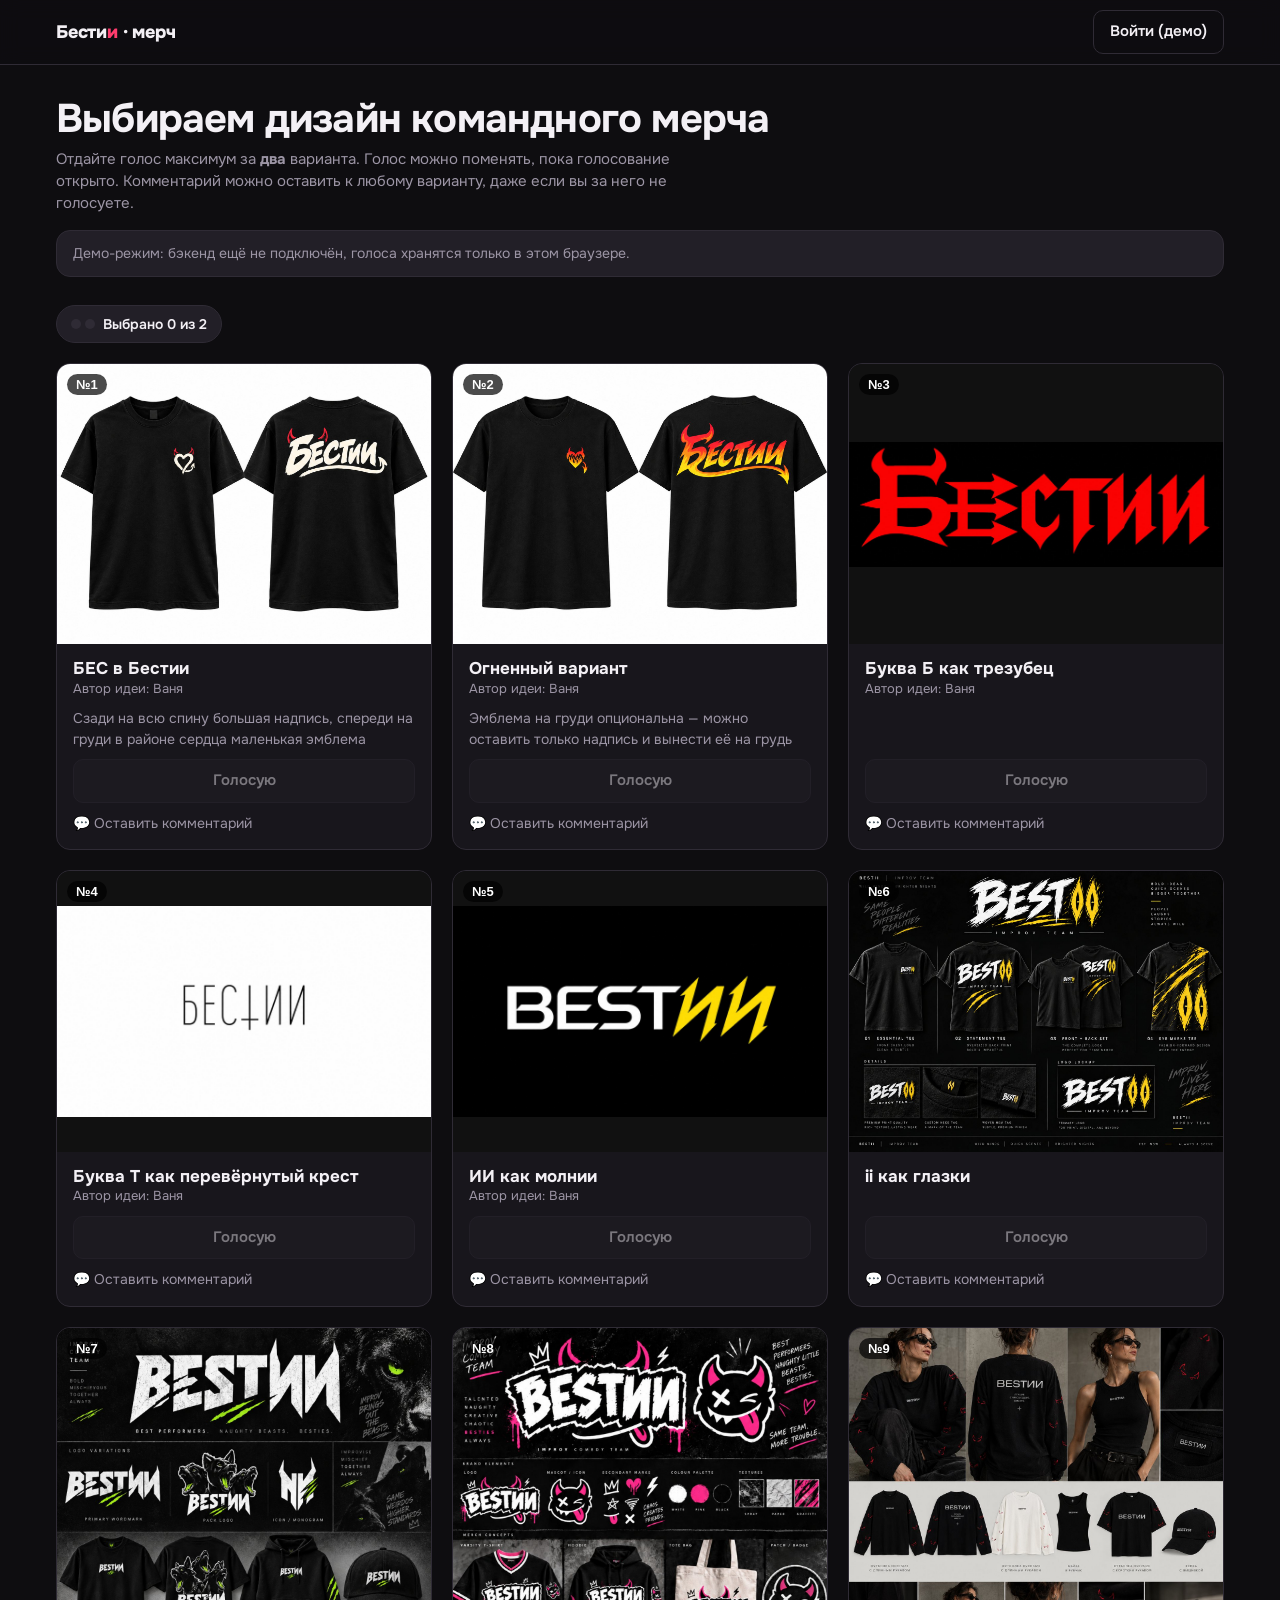
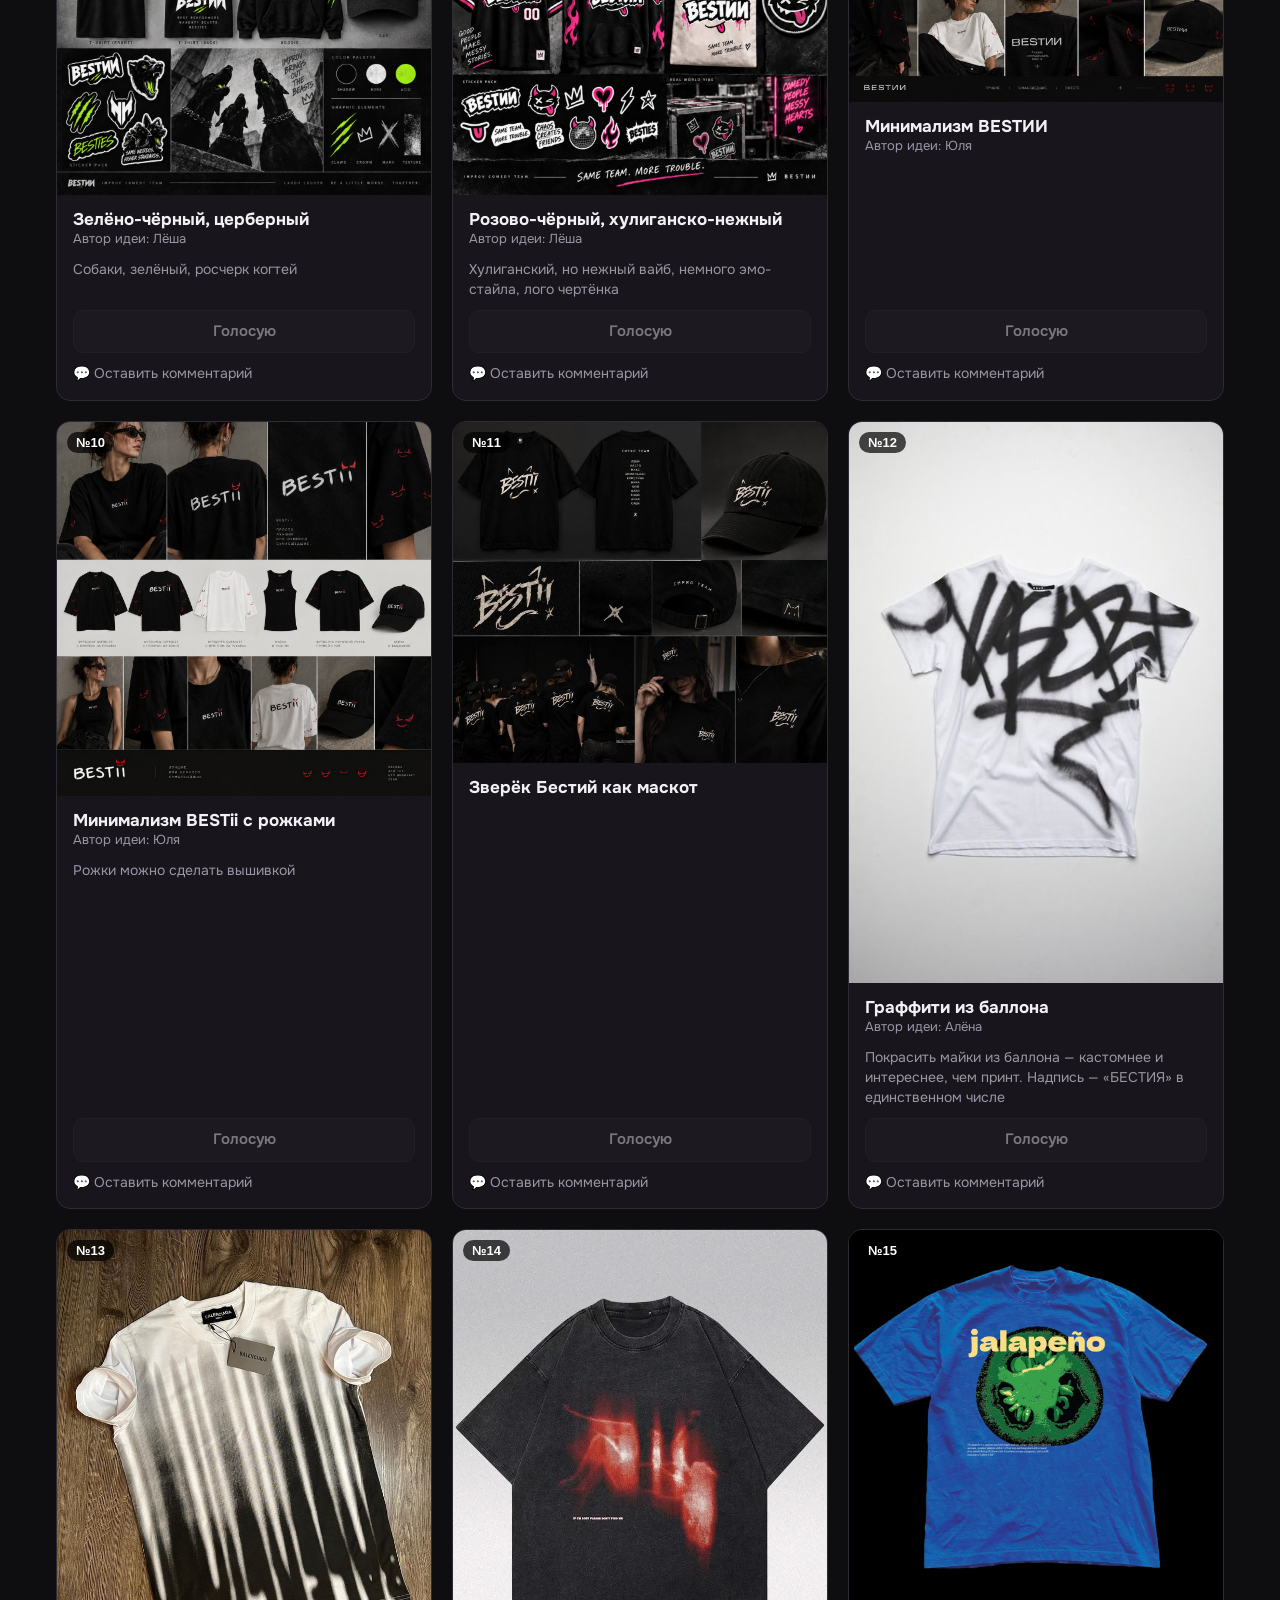
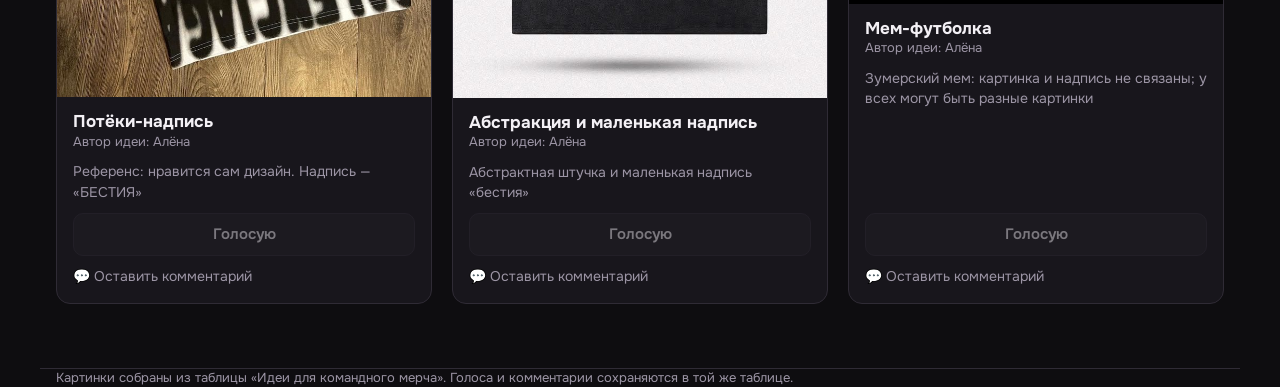
==== index.html @ 3ab3c5ff "Голосовалка за командный мерч: страница, админка, бэкенд на Apps Script Co-Authored-By: Claude Opus " ====
<!doctype html>
<html lang="ru">
<head>
<meta charset="utf-8">
<meta name="viewport" content="width=device-width, initial-scale=1">
<title>Голосуем за мерч</title>
<link rel="preconnect" href="https://fonts.googleapis.com">
<link rel="stylesheet" href="https://fonts.googleapis.com/css2?family=Onest:wght@400;600;700;800&display=swap">
<link rel="stylesheet" href="style.css">
<link rel="icon" href="data:image/svg+xml,<svg xmlns='http://www.w3.org/2000/svg' viewBox='0 0 100 100'><text y='.9em' font-size='90'>😈</text></svg>">
</head>
<body>
<header class="top">
  <div class="wrap">
    <div class="brand">Бести<span>и</span> · мерч</div>
    <div class="user" id="user"></div>
    <div id="signin"></div>
  </div>
</header>

<main class="wrap">
  <section class="hero">
    <h1>Выбираем дизайн командного мерча</h1>
    <p>Отдайте голос максимум за <b>два</b> варианта. Голос можно поменять, пока голосование открыто. Комментарий можно оставить к любому варианту, даже если вы за него не голосуете.</p>
    <div class="banner" id="banner" hidden></div>
  </section>

  <div class="counter" id="counter" hidden>
    <span class="dots" id="dots"></span>
    <span id="counterText"></span>
  </div>

  <section class="grid" id="grid"></section>
</main>

<footer class="wrap">Картинки собраны из таблицы «Идеи для командного мерча». Голоса и комментарии сохраняются в той же таблице.</footer>

<dialog class="lb" id="lb">
  <button class="close" aria-label="Закрыть" onclick="this.closest('dialog').close()">×</button>
  <img id="lbImg" alt="">
</dialog>
<div class="toast" id="toast"></div>

<script src="config.js"></script>
<script src="app.js"></script>
<script>
const MAX = CONFIG.MAX_VOTES;
const $ = id => document.getElementById(id);
const state = { variants: [], me: null, votes: [], comments: {}, busy: false };

function toast(msg) {
  const t = $('toast');
  t.textContent = msg;
  t.classList.add('show');
  clearTimeout(toast.t);
  toast.t = setTimeout(() => t.classList.remove('show'), 2400);
}

function banner(text, warn) {
  const b = $('banner');
  b.hidden = !text;
  b.textContent = text || '';
  b.classList.toggle('warn', !!warn);
}

function canAct() { return state.me && state.me.open && !state.busy; }

function render() {
  const { variants, votes, comments, me } = state;
  // не терять несохранённый текст комментариев при перерисовке
  const drafts = {};
  document.querySelectorAll('[data-cm]').forEach(t => {
    drafts[t.dataset.cm] = { text: t.value, open: t.closest('details').open };
  });
  $('grid').innerHTML = variants.map(v => {
    const on = votes.includes(v.id);
    const full = !on && votes.length >= MAX;
    let label = on ? '✓ Мой голос' : 'Голосую';
    let title = '';
    if (!me) title = 'Войдите, чтобы голосовать';
    else if (full) title = 'Уже выбрано ' + MAX + ' — сначала снимите один голос';
    const saved = comments[v.id] || '';
    const d = drafts[v.id];
    const cm = d ? d.text : saved;
    const open = d ? d.open : !!saved;
    return `
    <article class="card${on ? ' voted' : ''}" id="v${v.id}">
      <button class="pic" data-zoom="${v.image}" aria-label="Увеличить: ${MV.esc(v.title)}">
        <img src="${v.image}" alt="${MV.esc(v.title)}" loading="lazy" width="${v.w}" height="${v.h}">
        <span class="num">№${v.id}</span>
      </button>
      <div class="body">
        <div>
          <h3>${MV.esc(v.title)}</h3>
          ${v.author ? `<div class="by">Автор идеи: ${MV.esc(v.author)}</div>` : ''}
        </div>
        ${v.description ? `<p class="desc">${MV.esc(v.description)}</p>` : ''}
        <div class="actions">
          <button class="btn btn-vote${on ? ' on' : ''}" data-vote="${v.id}" title="${title}" ${!canAct() || full ? 'disabled' : ''}>${label}</button>
          <details class="cm"${open ? ' open' : ''}>
            <summary>${saved ? 'Мой комментарий' : 'Оставить комментарий'}</summary>
            <textarea data-cm="${v.id}" maxlength="1000" placeholder="${me ? 'Что нравится, что докрутить…' : 'Войдите, чтобы комментировать'}" ${canAct() ? '' : 'disabled'}>${MV.esc(cm)}</textarea>
            <div class="cm-row">
              <button class="btn btn-sm" data-save="${v.id}" ${canAct() ? '' : 'disabled'}>Сохранить</button>
              <span class="cm-status" id="cms${v.id}"></span>
            </div>
          </details>
        </div>
      </div>
    </article>`;
  }).join('');

  $('counter').hidden = !me;
  $('dots').innerHTML = Array.from({ length: MAX }, (_, i) => `<i class="${i < votes.length ? 'on' : ''}"></i>`).join('');
  $('counterText').textContent = `Выбрано ${votes.length} из ${MAX}`;
}

async function toggleVote(id) {
  const prev = state.votes.slice();
  const next = prev.includes(id) ? prev.filter(x => x !== id) : prev.concat(id);
  if (next.length > MAX) return toast('Можно выбрать максимум ' + MAX);
  state.votes = next;
  state.busy = true;
  render();
  try {
    const r = await MV.api('vote', { ids: next });
    state.votes = r.votes;
    toast(next.length > prev.length ? 'Голос сохранён' : 'Голос снят');
  } catch (e) {
    state.votes = prev;
    toast(MV.errorText(e));
    if (e.message === 'closed') refresh();
  } finally {
    state.busy = false;
    render();
  }
}

async function saveComment(id) {
  const ta = document.querySelector(`[data-cm="${id}"]`);
  const st = $('cms' + id);
  const text = ta.value.trim();
  st.className = 'cm-status';
  st.textContent = 'Сохраняю…';
  try {
    await MV.api('comment', { variant: id, text });
    if (text) state.comments[id] = text; else delete state.comments[id];
    st.className = 'cm-status ok';
    st.textContent = text ? 'Сохранено' : 'Удалено';
  } catch (e) {
    st.textContent = MV.errorText(e);
  }
}

async function refresh() {
  try {
    const me = await MV.api('me');
    state.me = me;
    state.votes = me.votes;
    state.comments = me.comments;
    banner(me.open ? '' : 'Голосование закрыто. Спасибо всем, кто проголосовал!', !me.open);
    const u = MV.user();
    $('user').innerHTML = `${u && u.picture ? `<img src="${MV.esc(u.picture)}" alt="">` : ''}<span>${MV.esc(me.name)}</span>`
      + (me.admin ? ` · <a href="admin.html">админка</a>` : '')
      + ` · <a href="#" id="logout">выйти</a>`;
    $('logout').onclick = e => { e.preventDefault(); MV.logout(); };
    $('signin').hidden = true;
  } catch (e) {
    banner(MV.errorText(e), true);
    if (e.message === 'unauthorized') { state.me = null; $('signin').hidden = false; }
  }
  render();
}

$('grid').addEventListener('click', e => {
  const z = e.target.closest('[data-zoom]');
  if (z) { $('lbImg').src = z.dataset.zoom; $('lb').showModal(); return; }
  const v = e.target.closest('[data-vote]');
  if (v && !v.disabled) return toggleVote(Number(v.dataset.vote));
  const s = e.target.closest('[data-save]');
  if (s && !s.disabled) return saveComment(Number(s.dataset.save));
});
$('lb').addEventListener('click', e => { if (e.target === $('lb')) $('lb').close(); });

(async function init() {
  state.variants = await MV.loadVariants();
  if (MV.DEMO) banner('Демо-режим: бэкенд ещё не подключён, голоса хранятся только в этом браузере.');
  render();
  MV.initAuth($('signin'), () => refresh());
})();
</script>
</body>
</html>
---- style.css ----
:root {
  --bg: #0e0d10;
  --surface: #18161c;
  --surface-2: #221f27;
  --line: #2f2b35;
  --text: #f3f0f5;
  --muted: #9c95a5;
  --accent: #ff3d6e;
  --accent-ink: #fff;
  --ok: #4ade80;
  --radius: 14px;
}
* { box-sizing: border-box; }
html { -webkit-text-size-adjust: 100%; }
body {
  margin: 0;
  background: var(--bg);
  color: var(--text);
  font: 15px/1.45 'Onest', system-ui, -apple-system, 'Segoe UI', sans-serif;
}
a { color: inherit; }
.wrap { max-width: 1200px; margin: 0 auto; padding: 0 16px; }

header.top {
  position: sticky; top: 0; z-index: 10;
  background: color-mix(in srgb, var(--bg) 88%, transparent);
  backdrop-filter: blur(10px);
  border-bottom: 1px solid var(--line);
}
header.top .wrap { display: flex; align-items: center; gap: 16px; min-height: 64px; flex-wrap: wrap; padding-top: 8px; padding-bottom: 8px; }
.brand { font-weight: 800; font-size: 18px; letter-spacing: -.01em; margin-right: auto; }
.brand span { color: var(--accent); }
.user { display: flex; align-items: center; gap: 10px; color: var(--muted); font-size: 14px; }
.user img { width: 28px; height: 28px; border-radius: 50%; }

.hero { padding: 32px 0 8px; }
.hero h1 { margin: 0 0 8px; font-size: clamp(26px, 5vw, 40px); line-height: 1.1; letter-spacing: -.02em; }
.hero p { margin: 0; color: var(--muted); max-width: 640px; }

.banner { margin: 16px 0 0; padding: 12px 16px; border-radius: var(--radius); background: var(--surface-2); border: 1px solid var(--line); color: var(--muted); font-size: 14px; }
.banner.warn { border-color: color-mix(in srgb, var(--accent) 50%, var(--line)); color: var(--text); }

.counter {
  position: sticky; top: 72px; z-index: 5;
  display: inline-flex; gap: 8px; align-items: center;
  margin: 20px 0 4px; padding: 8px 14px; border-radius: 999px;
  background: var(--surface-2); border: 1px solid var(--line); font-weight: 600; font-size: 14px;
}
.dots { display: inline-flex; gap: 4px; }
.dots i { width: 10px; height: 10px; border-radius: 50%; background: var(--line); }
.dots i.on { background: var(--accent); }

.grid { display: grid; grid-template-columns: repeat(auto-fill, minmax(300px, 1fr)); gap: 20px; padding: 16px 0 64px; }
.card { background: var(--surface); border: 1px solid var(--line); border-radius: var(--radius); overflow: hidden; display: flex; flex-direction: column; transition: border-color .15s, box-shadow .15s; }
.card.voted { border-color: var(--accent); box-shadow: 0 0 0 1px var(--accent); }
.card .pic { position: relative; background: #fff; aspect-ratio: 4 / 3; cursor: zoom-in; border: 0; padding: 0; display: block; width: 100%; }
.card .pic img { width: 100%; height: 100%; object-fit: contain; display: block; background: #111; }
.card .num { position: absolute; top: 10px; left: 10px; background: rgba(0,0,0,.7); color: #fff; font-weight: 700; font-size: 13px; padding: 3px 9px; border-radius: 999px; }
.card .body { padding: 14px 16px 16px; display: flex; flex-direction: column; gap: 10px; flex: 1; }
.card h3 { margin: 0; font-size: 17px; line-height: 1.25; }
.card .by { color: var(--muted); font-size: 13px; }
.card .desc { color: var(--muted); font-size: 14px; margin: 0; }
.card .actions { margin-top: auto; display: flex; flex-direction: column; gap: 10px; }

.btn {
  appearance: none; border: 1px solid var(--line); background: var(--surface-2); color: var(--text);
  font: inherit; font-weight: 600; padding: 10px 16px; border-radius: 10px; cursor: pointer; min-height: 42px;
}
.btn:hover:not(:disabled) { border-color: var(--muted); }
.btn:disabled { opacity: .45; cursor: not-allowed; }
.btn-vote.on { background: var(--accent); border-color: var(--accent); color: var(--accent-ink); }
.btn-ghost { background: transparent; }
.btn-sm { padding: 6px 12px; min-height: 34px; font-size: 14px; }

details.cm summary { cursor: pointer; color: var(--muted); font-size: 14px; list-style: none; }
details.cm summary::-webkit-details-marker { display: none; }
details.cm summary::before { content: '💬 '; }
details.cm[open] summary { margin-bottom: 8px; }
textarea {
  width: 100%; min-height: 80px; resize: vertical; font: inherit; color: var(--text);
  background: var(--bg); border: 1px solid var(--line); border-radius: 10px; padding: 10px 12px;
}
textarea:focus { outline: none; border-color: var(--muted); }
.cm-row { display: flex; align-items: center; gap: 10px; margin-top: 8px; }
.cm-status { color: var(--muted); font-size: 13px; }
.cm-status.ok { color: var(--ok); }

.toast {
  position: fixed; left: 50%; bottom: 24px; transform: translateX(-50%) translateY(20px); opacity: 0;
  background: var(--text); color: var(--bg); padding: 10px 18px; border-radius: 999px; font-weight: 600; font-size: 14px;
  transition: .2s; pointer-events: none; z-index: 50; max-width: calc(100% - 32px); text-align: center;
}
.toast.show { opacity: 1; transform: translateX(-50%); }

dialog.lb { border: 0; padding: 0; background: transparent; max-width: 96vw; max-height: 96vh; }
dialog.lb::backdrop { background: rgba(0,0,0,.85); }
dialog.lb img { max-width: 96vw; max-height: 92vh; display: block; border-radius: 8px; }
dialog.lb .close { position: fixed; top: 12px; right: 16px; font-size: 28px; background: none; border: 0; color: #fff; cursor: pointer; }

footer { color: var(--muted); font-size: 13px; padding: 24px 0 40px; border-top: 1px solid var(--line); }

/* admin */
.panel { background: var(--surface); border: 1px solid var(--line); border-radius: var(--radius); padding: 20px; margin: 20px 0; }
.panel h2 { margin: 0 0 14px; font-size: 20px; }
.stats { display: flex; gap: 12px; flex-wrap: wrap; margin-top: 16px; }
.stat { background: var(--surface); border: 1px solid var(--line); border-radius: var(--radius); padding: 14px 18px; min-width: 140px; }
.stat b { display: block; font-size: 28px; }
.stat span { color: var(--muted); font-size: 13px; }
.rank { display: grid; grid-template-columns: 56px 1fr; gap: 14px; align-items: center; padding: 10px 0; border-top: 1px solid var(--line); }
.rank:first-of-type { border-top: 0; }
.rank img { width: 56px; height: 56px; object-fit: contain; border-radius: 8px; background: #111; }
.rank .t { display: flex; justify-content: space-between; gap: 10px; font-weight: 600; }
.rank .t small { color: var(--muted); font-weight: 400; }
.bar { height: 8px; background: var(--surface-2); border-radius: 99px; margin-top: 6px; overflow: hidden; }
.bar i { display: block; height: 100%; background: var(--accent); border-radius: 99px; }
.who { color: var(--muted); font-size: 13px; margin-top: 4px; }
.comment { border-top: 1px solid var(--line); padding: 10px 0; }
.comment:first-child { border-top: 0; }
.comment .meta { color: var(--muted); font-size: 13px; }
.comment p { margin: 4px 0 0; white-space: pre-wrap; }
.cgroup { margin-bottom: 18px; }
.cgroup h3 { font-size: 15px; margin: 0 0 4px; }
.switch { display: inline-flex; align-items: center; gap: 10px; font-weight: 600; }
.pill { padding: 4px 10px; border-radius: 99px; font-size: 13px; font-weight: 700; }
.pill.open { background: color-mix(in srgb, var(--ok) 20%, transparent); color: var(--ok); }
.pill.closed { background: color-mix(in srgb, var(--accent) 20%, transparent); color: var(--accent); }
.toolbar { display: flex; gap: 10px; flex-wrap: wrap; align-items: center; }

@media (max-width: 520px) {
  .grid { grid-template-columns: 1fr; }
  .counter { top: 64px; }
}
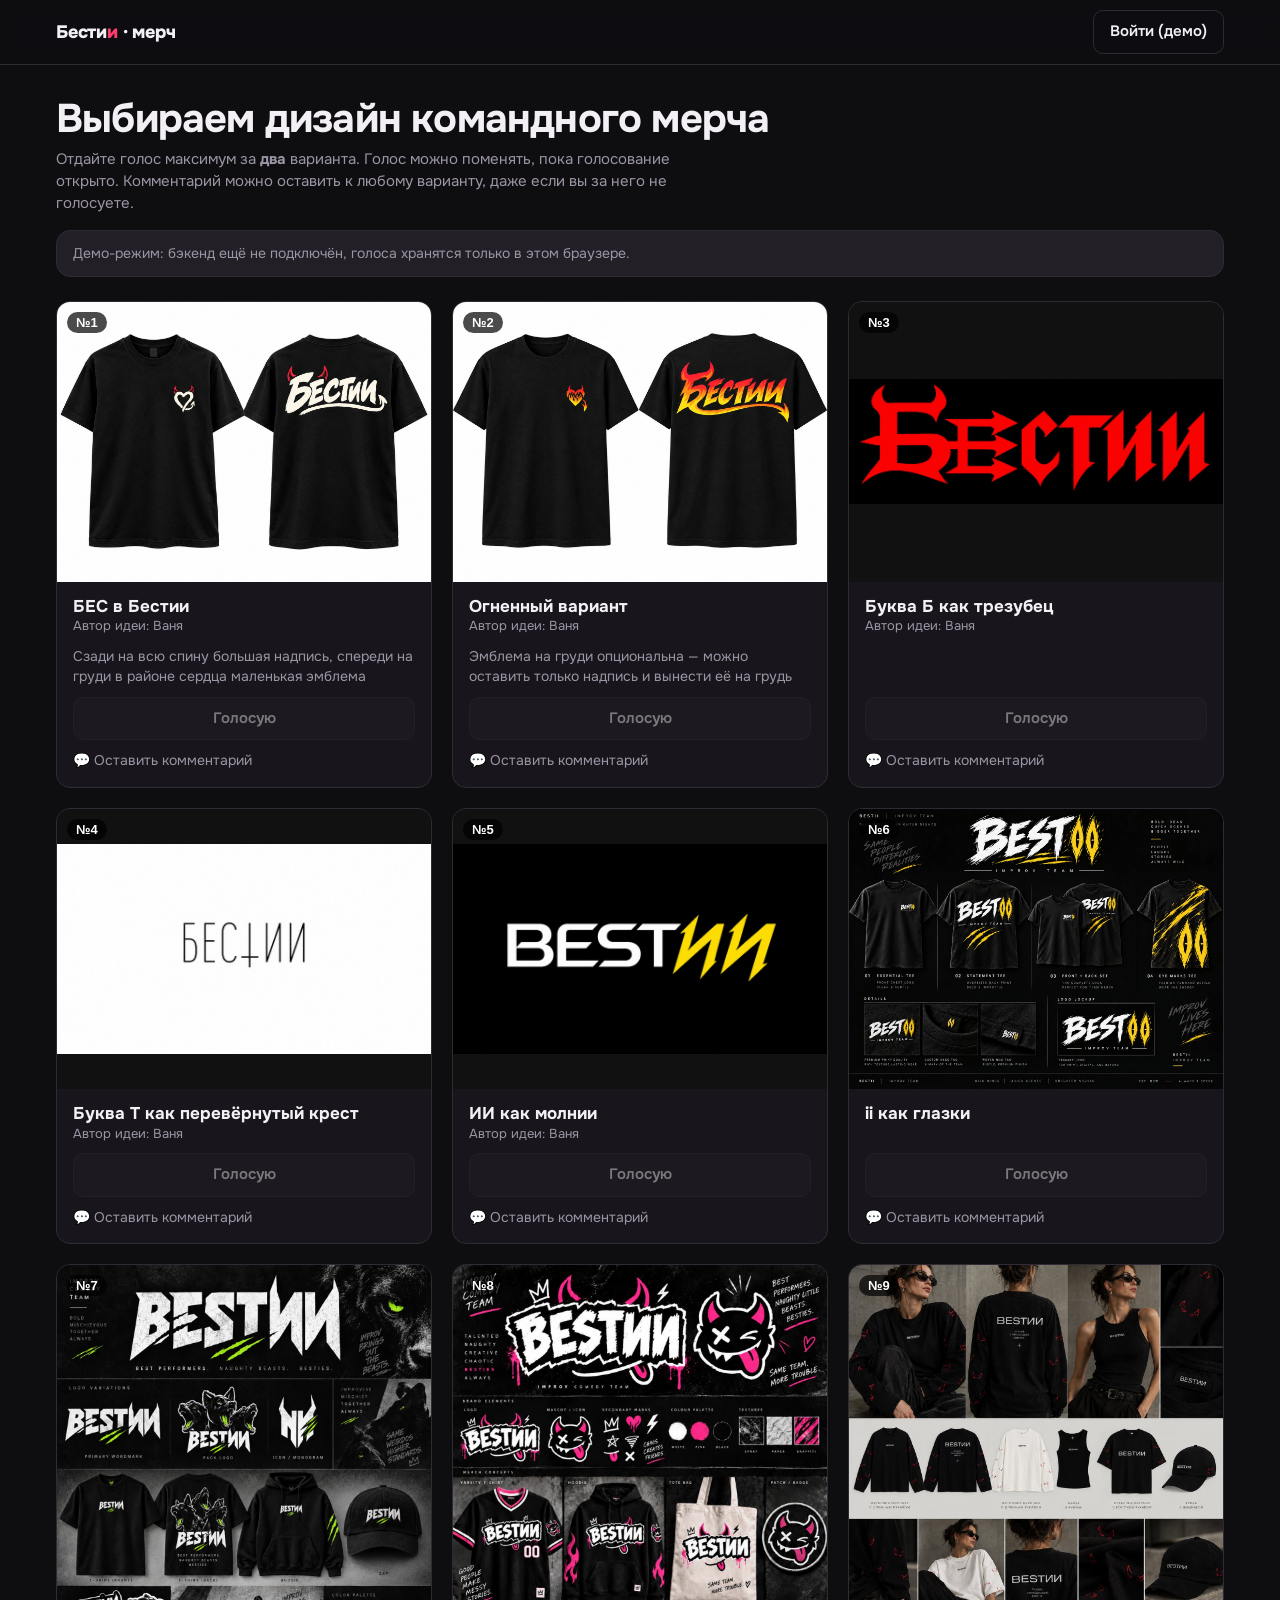
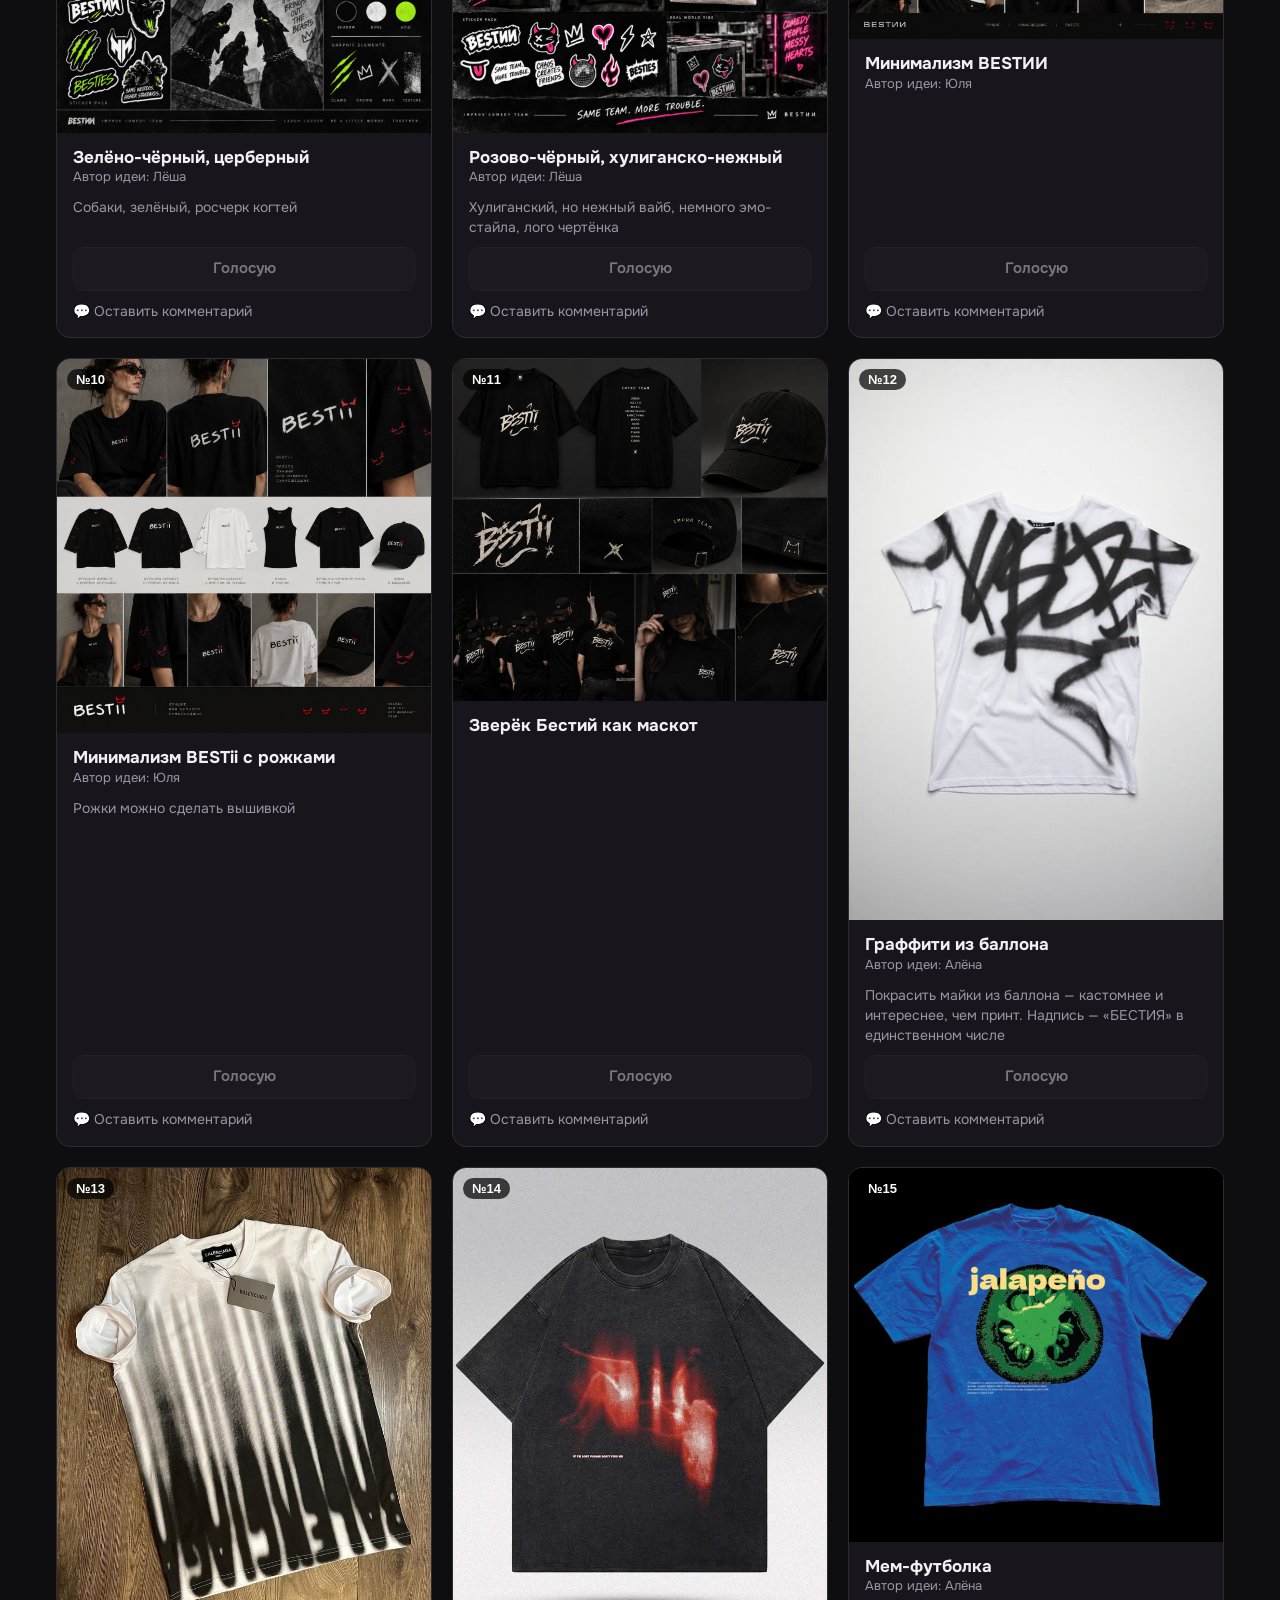
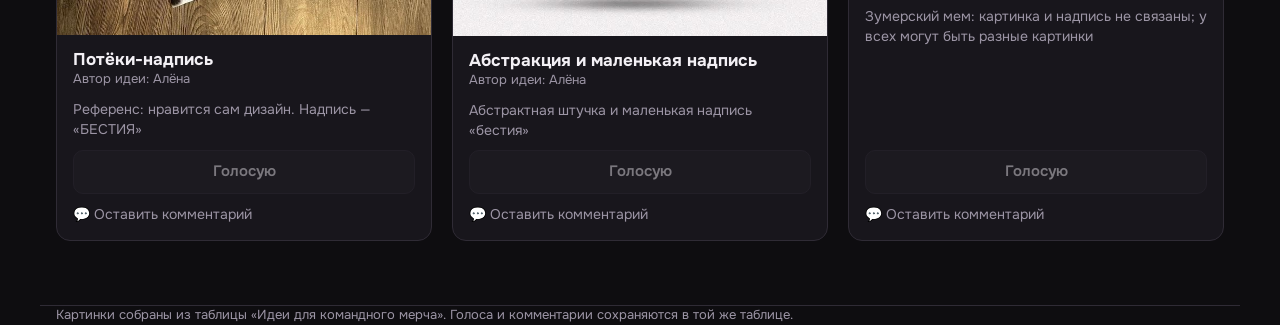
==== commit ee02f6f7: "Админка за паролем, который проверяет сервер Co-Authored-By: Claude Opus 5.5 <noreply@anthropic.com>" ====
--- a/index.html
+++ b/index.html
@@ -161,7 +161,6 @@
     banner(me.open ? '' : 'Голосование закрыто. Спасибо всем, кто проголосовал!', !me.open);
     const u = MV.user();
     $('user').innerHTML = `${u && u.picture ? `<img src="${MV.esc(u.picture)}" alt="">` : ''}<span>${MV.esc(me.name)}</span>`
-      + (me.admin ? ` · <a href="admin.html">админка</a>` : '')
       + ` · <a href="#" id="logout">выйти</a>`;
     $('logout').onclick = e => { e.preventDefault(); MV.logout(); };
     $('signin').hidden = true;
--- a/style.css
+++ b/style.css
@@ -11,6 +11,7 @@
   --radius: 14px;
 }
 * { box-sizing: border-box; }
+[hidden] { display: none !important; }
 html { -webkit-text-size-adjust: 100%; }
 body {
   margin: 0;
@@ -130,3 +131,13 @@
   .grid { grid-template-columns: 1fr; }
   .counter { top: 64px; }
 }
+.tbl-wrap { overflow-x: auto; }
+.tbl { width: 100%; border-collapse: collapse; font-size: 14px; }
+.tbl th { text-align: left; color: var(--muted); font-weight: 600; font-size: 13px; padding: 0 12px 8px 0; }
+.tbl td { border-top: 1px solid var(--line); padding: 10px 12px 10px 0; vertical-align: top; }
+.tbl td .who { margin-top: 2px; }
+.chip { display: inline-flex; align-items: center; gap: 8px; background: var(--surface-2); border: 1px solid var(--line); border-radius: 99px; padding: 3px 10px 3px 3px; margin: 0 6px 6px 0; }
+.chip img { width: 26px; height: 26px; border-radius: 50%; object-fit: cover; background: #111; }
+.login { max-width: 420px; }
+.login input { flex: 1; min-width: 0; font: inherit; color: var(--text); background: var(--bg); border: 1px solid var(--line); border-radius: 10px; padding: 10px 12px; min-height: 42px; }
+.login input:focus { outline: none; border-color: var(--muted); }
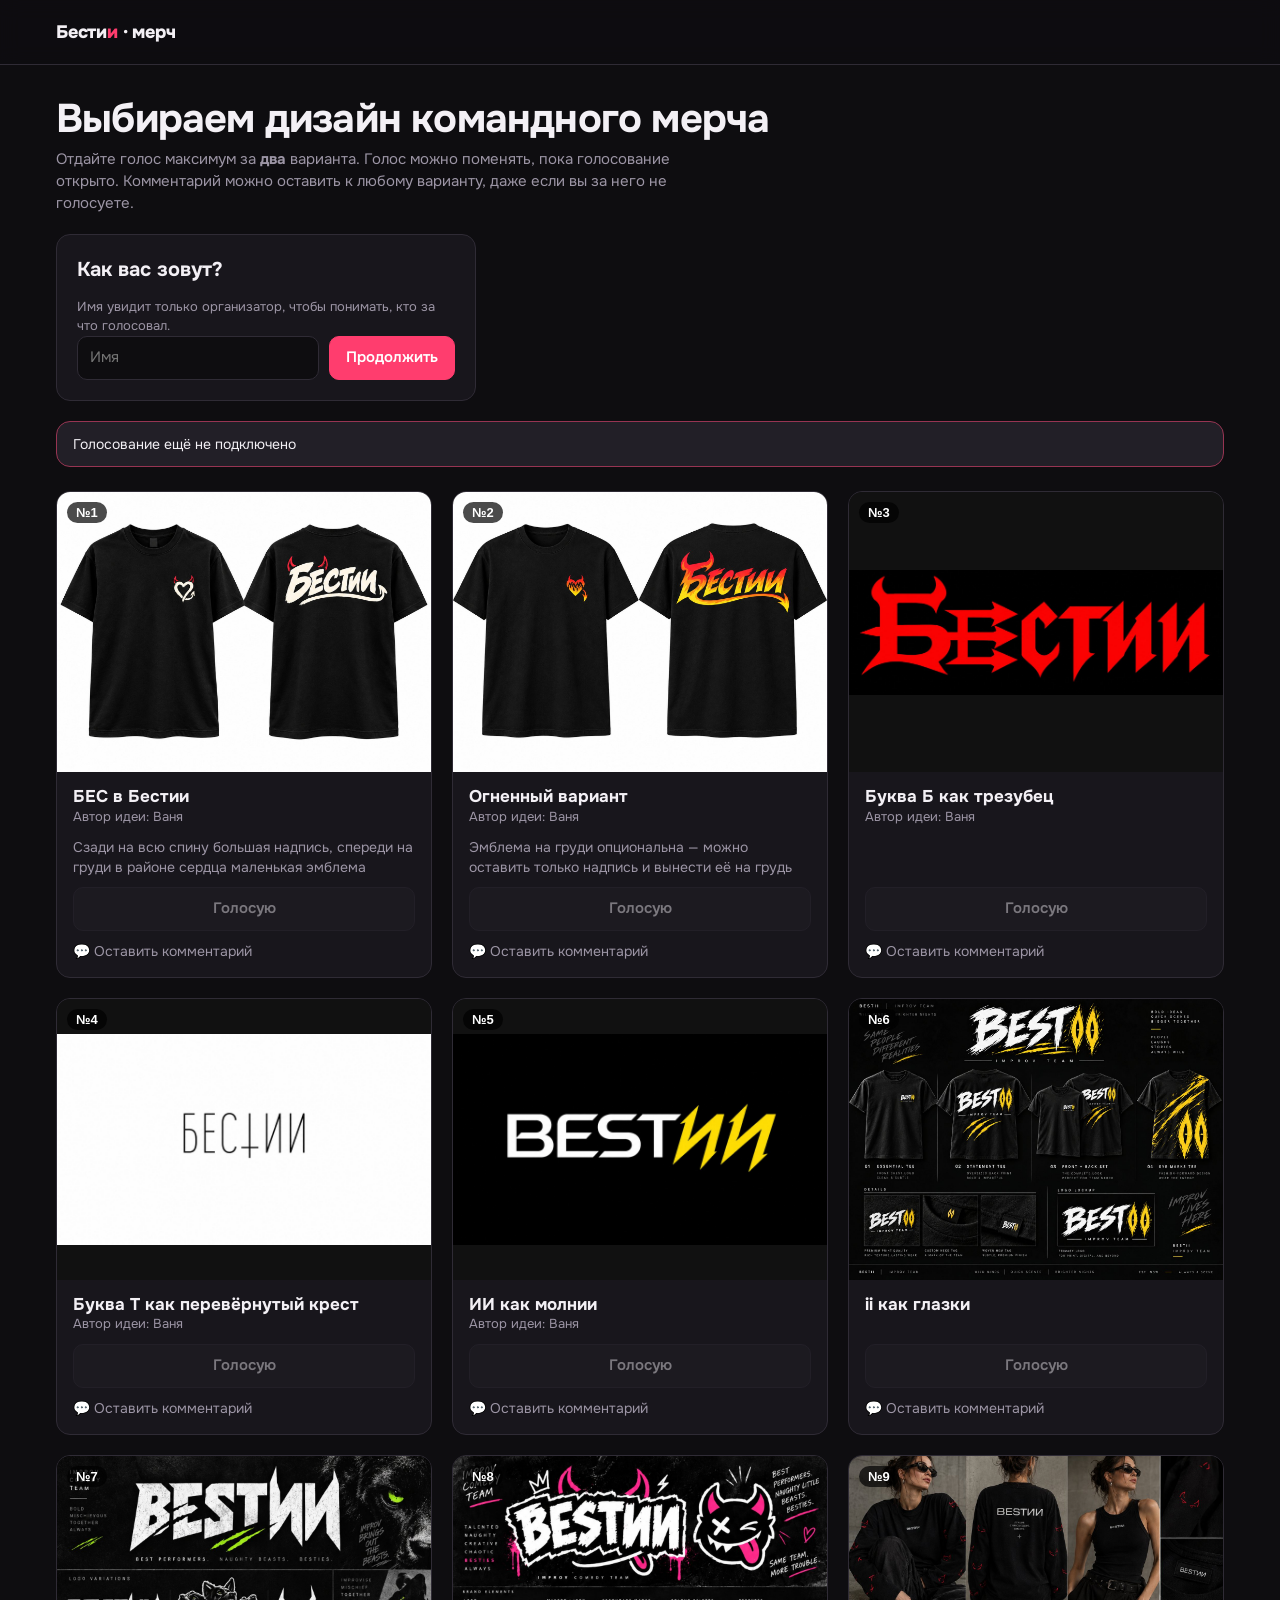
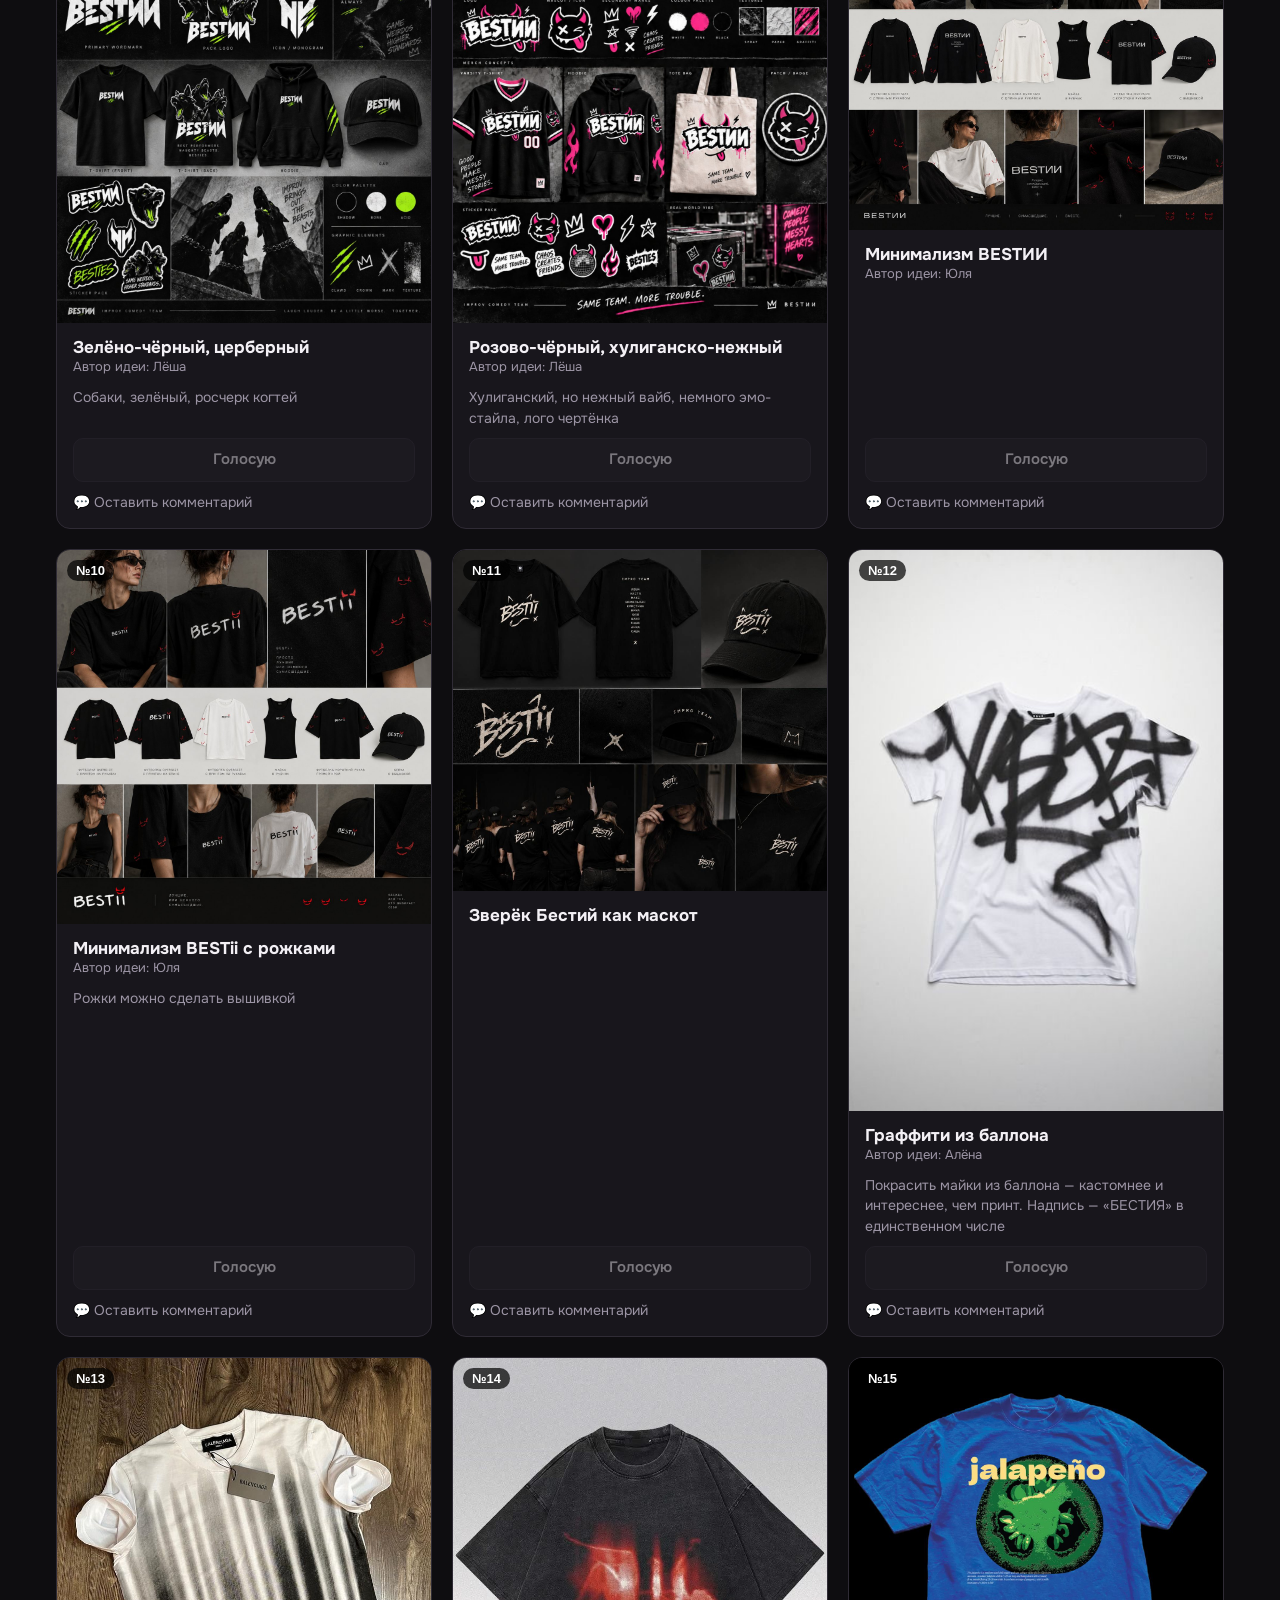
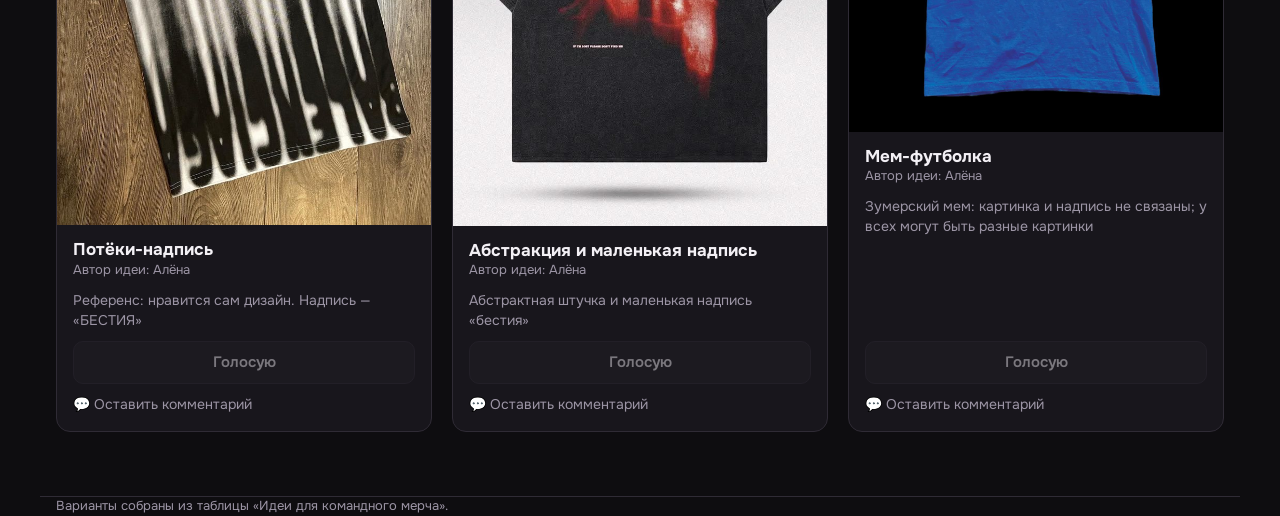
==== commit a2e7cb51: "Прод: без Google-входа и демо-режима; голосующий = ID браузера + имя - бэкенд различает голосующих п" ====
--- a/index.html
+++ b/index.html
@@ -4,17 +4,17 @@
 <meta charset="utf-8">
 <meta name="viewport" content="width=device-width, initial-scale=1">
 <title>Голосуем за мерч</title>
+<meta name="description" content="Выбираем дизайн командного мерча Бестий">
 <link rel="preconnect" href="https://fonts.googleapis.com">
 <link rel="stylesheet" href="https://fonts.googleapis.com/css2?family=Onest:wght@400;600;700;800&display=swap">
-<link rel="stylesheet" href="style.css">
+<link rel="stylesheet" href="style.css?v=2">
 <link rel="icon" href="data:image/svg+xml,<svg xmlns='http://www.w3.org/2000/svg' viewBox='0 0 100 100'><text y='.9em' font-size='90'>😈</text></svg>">
 </head>
 <body>
 <header class="top">
   <div class="wrap">
     <div class="brand">Бести<span>и</span> · мерч</div>
-    <div class="user" id="user"></div>
-    <div id="signin"></div>
+    <div class="user" id="user" hidden></div>
   </div>
 </header>
 
@@ -22,6 +22,16 @@
   <section class="hero">
     <h1>Выбираем дизайн командного мерча</h1>
     <p>Отдайте голос максимум за <b>два</b> варианта. Голос можно поменять, пока голосование открыто. Комментарий можно оставить к любому варианту, даже если вы за него не голосуете.</p>
+
+    <form class="panel login" id="nameForm" hidden>
+      <h2>Как вас зовут?</h2>
+      <p class="who">Имя увидит только организатор, чтобы понимать, кто за что голосовал.</p>
+      <div class="toolbar">
+        <input id="nameInput" maxlength="60" placeholder="Имя" autocomplete="name" required>
+        <button class="btn btn-primary" type="submit">Продолжить</button>
+      </div>
+    </form>
+
     <div class="banner" id="banner" hidden></div>
   </section>
 
@@ -33,7 +43,7 @@
   <section class="grid" id="grid"></section>
 </main>
 
-<footer class="wrap">Картинки собраны из таблицы «Идеи для командного мерча». Голоса и комментарии сохраняются в той же таблице.</footer>
+<footer class="wrap">Варианты собраны из таблицы «Идеи для командного мерча».</footer>
 
 <dialog class="lb" id="lb">
   <button class="close" aria-label="Закрыть" onclick="this.closest('dialog').close()">×</button>
@@ -41,20 +51,14 @@
 </dialog>
 <div class="toast" id="toast"></div>
 
-<script src="config.js"></script>
-<script src="app.js"></script>
+<script src="config.js?v=2"></script>
+<script src="app.js?v=2"></script>
 <script>
 const MAX = CONFIG.MAX_VOTES;
 const $ = id => document.getElementById(id);
-const state = { variants: [], me: null, votes: [], comments: {}, busy: false };
-
-function toast(msg) {
-  const t = $('toast');
-  t.textContent = msg;
-  t.classList.add('show');
-  clearTimeout(toast.t);
-  toast.t = setTimeout(() => t.classList.remove('show'), 2400);
-}
+const ID = MV.identity;
+// ready — ответ сервера получен; open — голосование открыто
+const state = { variants: [], ready: false, open: false, votes: [], comments: {}, busy: false };
 
 function banner(text, warn) {
   const b = $('banner');
@@ -63,22 +67,40 @@
   b.classList.toggle('warn', !!warn);
 }
 
-function canAct() { return state.me && state.me.open && !state.busy; }
-
-function render() {
-  const { variants, votes, comments, me } = state;
+// комментарии не блокируются, пока сохраняется голос; кнопки голосования — блокируются
+function canComment() { return state.ready && state.open && !!ID.name; }
+function canAct() { return canComment() && !state.busy; }
+
+function renderUser() {
+  const has = !!ID.name;
+  $('nameForm').hidden = has || (state.ready && !state.open);
+  $('user').hidden = !has;
+  if (has) {
+    $('user').innerHTML = `<span>Вы: <b>${MV.esc(ID.name)}</b></span> · <a href="#" id="rename">изменить</a>`;
+    $('rename').onclick = e => {
+      e.preventDefault();
+      $('nameInput').value = ID.name;
+      $('nameForm').hidden = false;
+      $('nameInput').focus();
+    };
+  }
+}
+
+// keepDrafts=false — после загрузки с сервера: показываем сохранённое, а не то, что было в полях
+function render(keepDrafts = true) {
+  const { variants, votes, comments } = state;
   // не терять несохранённый текст комментариев при перерисовке
   const drafts = {};
-  document.querySelectorAll('[data-cm]').forEach(t => {
-    drafts[t.dataset.cm] = { text: t.value, open: t.closest('details').open };
+  if (keepDrafts) document.querySelectorAll('[data-cm]').forEach(t => {
+    const st = document.getElementById('cms' + t.dataset.cm);
+    drafts[t.dataset.cm] = { text: t.value, open: t.closest('details').open, status: st.textContent, ok: st.classList.contains('ok') };
   });
+  const act = canAct();
+  const cmOk = canComment();
   $('grid').innerHTML = variants.map(v => {
     const on = votes.includes(v.id);
     const full = !on && votes.length >= MAX;
-    let label = on ? '✓ Мой голос' : 'Голосую';
-    let title = '';
-    if (!me) title = 'Войдите, чтобы голосовать';
-    else if (full) title = 'Уже выбрано ' + MAX + ' — сначала снимите один голос';
+    const title = !ID.name ? 'Сначала представьтесь' : full ? 'Уже выбрано ' + MAX + ' — сначала снимите один голос' : '';
     const saved = comments[v.id] || '';
     const d = drafts[v.id];
     const cm = d ? d.text : saved;
@@ -96,13 +118,13 @@
         </div>
         ${v.description ? `<p class="desc">${MV.esc(v.description)}</p>` : ''}
         <div class="actions">
-          <button class="btn btn-vote${on ? ' on' : ''}" data-vote="${v.id}" title="${title}" ${!canAct() || full ? 'disabled' : ''}>${label}</button>
+          <button class="btn btn-vote${on ? ' on' : ''}" data-vote="${v.id}" title="${title}" ${!act || full ? 'disabled' : ''}>${on ? '✓ Мой голос' : 'Голосую'}</button>
           <details class="cm"${open ? ' open' : ''}>
             <summary>${saved ? 'Мой комментарий' : 'Оставить комментарий'}</summary>
-            <textarea data-cm="${v.id}" maxlength="1000" placeholder="${me ? 'Что нравится, что докрутить…' : 'Войдите, чтобы комментировать'}" ${canAct() ? '' : 'disabled'}>${MV.esc(cm)}</textarea>
+            <textarea data-cm="${v.id}" maxlength="1000" placeholder="Что нравится, что докрутить…" ${cmOk ? '' : 'disabled'}>${MV.esc(cm)}</textarea>
             <div class="cm-row">
-              <button class="btn btn-sm" data-save="${v.id}" ${canAct() ? '' : 'disabled'}>Сохранить</button>
-              <span class="cm-status" id="cms${v.id}"></span>
+              <button class="btn btn-sm" data-save="${v.id}" ${cmOk ? '' : 'disabled'}>Сохранить</button>
+              <span class="cm-status${d && d.ok ? ' ok' : ''}" id="cms${v.id}">${d ? MV.esc(d.status) : ''}</span>
             </div>
           </details>
         </div>
@@ -110,7 +132,7 @@
     </article>`;
   }).join('');
 
-  $('counter').hidden = !me;
+  $('counter').hidden = !(state.ready && ID.name);
   $('dots').innerHTML = Array.from({ length: MAX }, (_, i) => `<i class="${i < votes.length ? 'on' : ''}"></i>`).join('');
   $('counterText').textContent = `Выбрано ${votes.length} из ${MAX}`;
 }
@@ -118,18 +140,18 @@
 async function toggleVote(id) {
   const prev = state.votes.slice();
   const next = prev.includes(id) ? prev.filter(x => x !== id) : prev.concat(id);
-  if (next.length > MAX) return toast('Можно выбрать максимум ' + MAX);
+  if (next.length > MAX) return MV.toast('Можно выбрать максимум ' + MAX);
   state.votes = next;
   state.busy = true;
   render();
   try {
     const r = await MV.api('vote', { ids: next });
     state.votes = r.votes;
-    toast(next.length > prev.length ? 'Голос сохранён' : 'Голос снят');
+    MV.toast(next.length > prev.length ? 'Голос сохранён' : 'Голос снят');
   } catch (e) {
     state.votes = prev;
-    toast(MV.errorText(e));
-    if (e.message === 'closed') refresh();
+    MV.toast(MV.errorText(e));
+    if (e.message === 'closed') load();
   } finally {
     state.busy = false;
     render();
@@ -137,39 +159,52 @@
 }
 
 async function saveComment(id) {
-  const ta = document.querySelector(`[data-cm="${id}"]`);
-  const st = $('cms' + id);
-  const text = ta.value.trim();
-  st.className = 'cm-status';
-  st.textContent = 'Сохраняю…';
+  // карточка может перерисоваться, пока идёт запрос, поэтому элемент статуса ищем каждый раз заново
+  const status = (t, ok) => {
+    const el = $('cms' + id);
+    if (el) { el.className = 'cm-status' + (ok ? ' ok' : ''); el.textContent = t; }
+  };
+  const text = document.querySelector(`[data-cm="${id}"]`).value.trim();
+  status('Сохраняю…');
   try {
     await MV.api('comment', { variant: id, text });
     if (text) state.comments[id] = text; else delete state.comments[id];
-    st.className = 'cm-status ok';
-    st.textContent = text ? 'Сохранено' : 'Удалено';
+    status(text ? 'Сохранено' : 'Удалено', true);
   } catch (e) {
-    st.textContent = MV.errorText(e);
-  }
-}
-
-async function refresh() {
+    status(MV.errorText(e));
+    if (e.message === 'closed') load();
+  }
+}
+
+async function load() {
   try {
     const me = await MV.api('me');
-    state.me = me;
+    state.ready = true;
+    state.open = me.open;
     state.votes = me.votes;
     state.comments = me.comments;
     banner(me.open ? '' : 'Голосование закрыто. Спасибо всем, кто проголосовал!', !me.open);
-    const u = MV.user();
-    $('user').innerHTML = `${u && u.picture ? `<img src="${MV.esc(u.picture)}" alt="">` : ''}<span>${MV.esc(me.name)}</span>`
-      + ` · <a href="#" id="logout">выйти</a>`;
-    $('logout').onclick = e => { e.preventDefault(); MV.logout(); };
-    $('signin').hidden = true;
+    renderUser();
   } catch (e) {
+    state.ready = false;
     banner(MV.errorText(e), true);
-    if (e.message === 'unauthorized') { state.me = null; $('signin').hidden = false; }
-  }
+  }
+  render(false);
+}
+
+$('nameForm').addEventListener('submit', async e => {
+  e.preventDefault();
+  const name = $('nameInput').value.replace(/\s+/g, ' ').trim();
+  if (!name) return;
+  const changed = ID.name && ID.name !== name;
+  ID.name = name;
+  renderUser();
   render();
-}
+  // обновить имя у уже отданных голосов
+  if (changed && state.votes.length && state.open) {
+    try { await MV.api('vote', { ids: state.votes }); } catch (err) { /* имя обновится при следующем голосе */ }
+  }
+});
 
 $('grid').addEventListener('click', e => {
   const z = e.target.closest('[data-zoom]');
@@ -182,10 +217,10 @@
 $('lb').addEventListener('click', e => { if (e.target === $('lb')) $('lb').close(); });
 
 (async function init() {
+  renderUser();
   state.variants = await MV.loadVariants();
-  if (MV.DEMO) banner('Демо-режим: бэкенд ещё не подключён, голоса хранятся только в этом браузере.');
   render();
-  MV.initAuth($('signin'), () => refresh());
+  load();
 })();
 </script>
 </body>
--- a/style.css
+++ b/style.css
@@ -32,7 +32,6 @@
 .brand { font-weight: 800; font-size: 18px; letter-spacing: -.01em; margin-right: auto; }
 .brand span { color: var(--accent); }
 .user { display: flex; align-items: center; gap: 10px; color: var(--muted); font-size: 14px; }
-.user img { width: 28px; height: 28px; border-radius: 50%; }
 
 .hero { padding: 32px 0 8px; }
 .hero h1 { margin: 0 0 8px; font-size: clamp(26px, 5vw, 40px); line-height: 1.1; letter-spacing: -.02em; }
@@ -69,7 +68,7 @@
 }
 .btn:hover:not(:disabled) { border-color: var(--muted); }
 .btn:disabled { opacity: .45; cursor: not-allowed; }
-.btn-vote.on { background: var(--accent); border-color: var(--accent); color: var(--accent-ink); }
+.btn-primary, .btn-vote.on { background: var(--accent); border-color: var(--accent); color: var(--accent-ink); }
 .btn-ghost { background: transparent; }
 .btn-sm { padding: 6px 12px; min-height: 34px; font-size: 14px; }
 
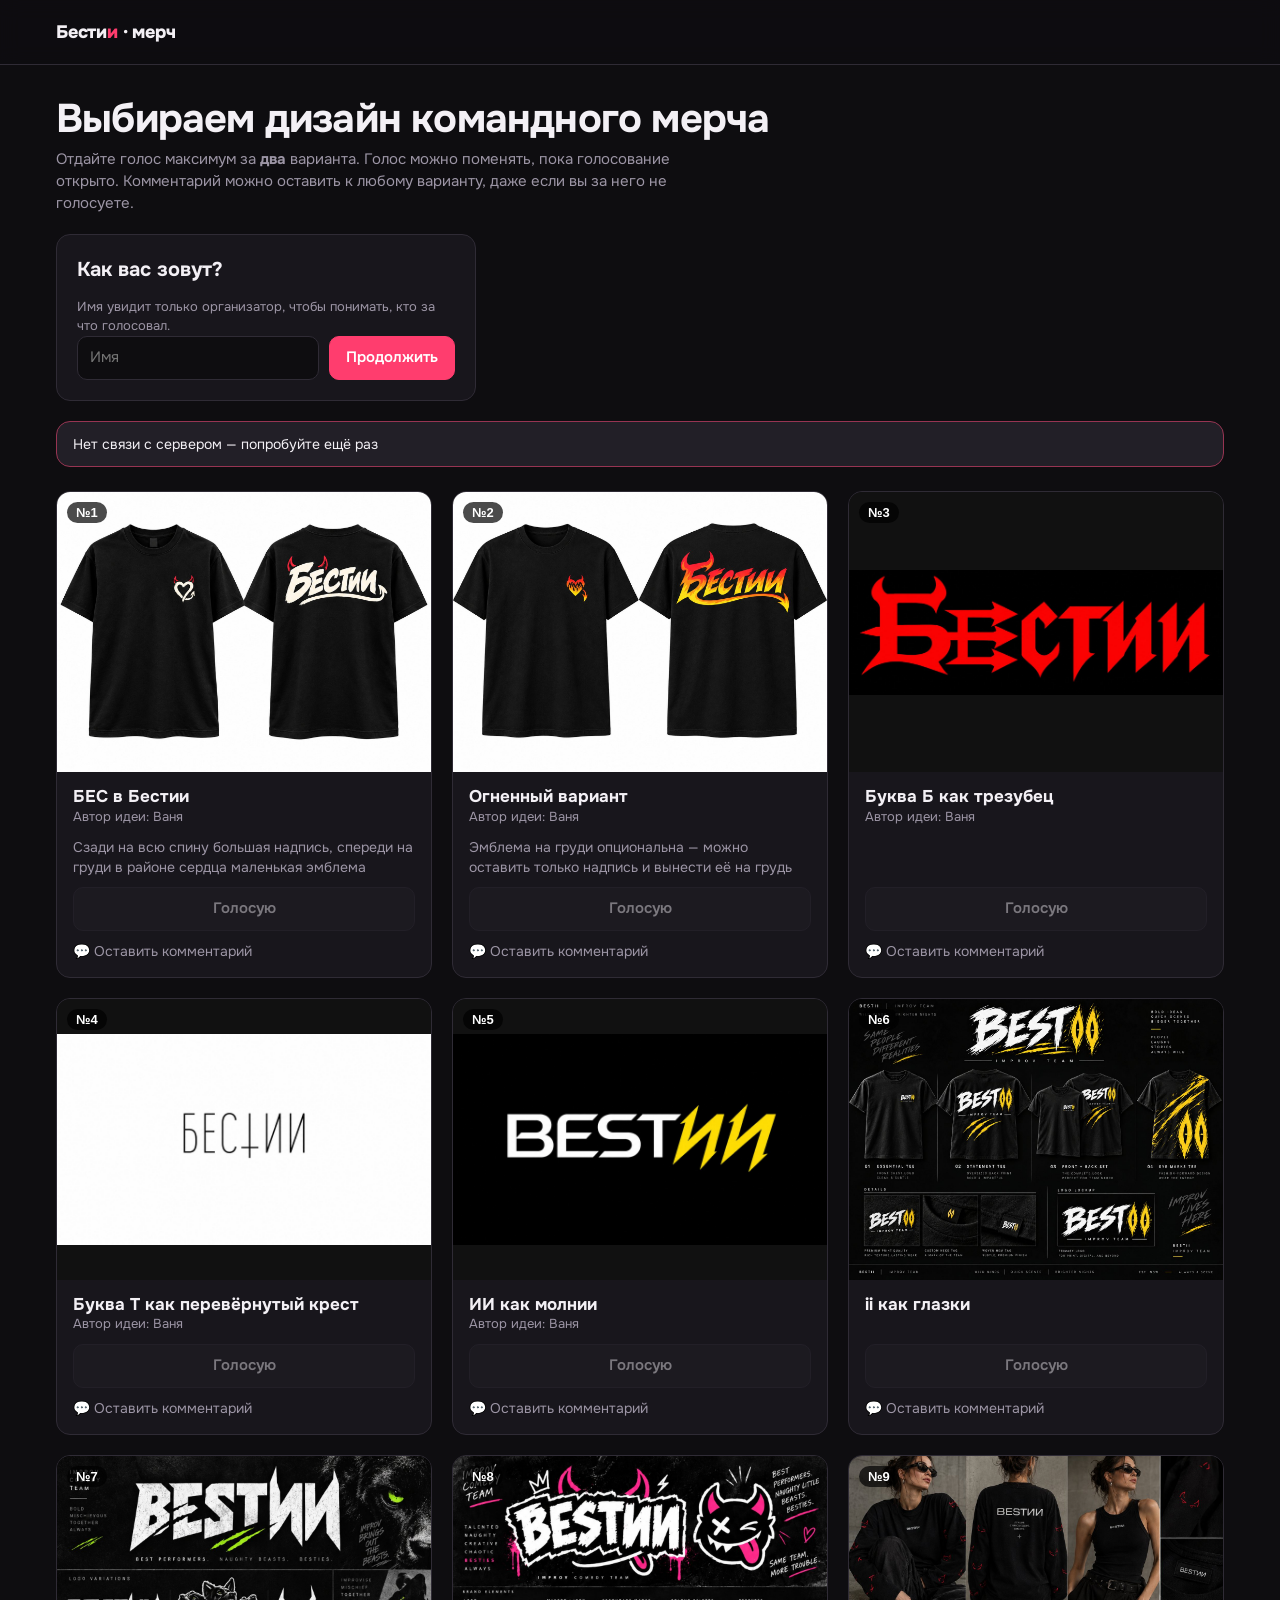
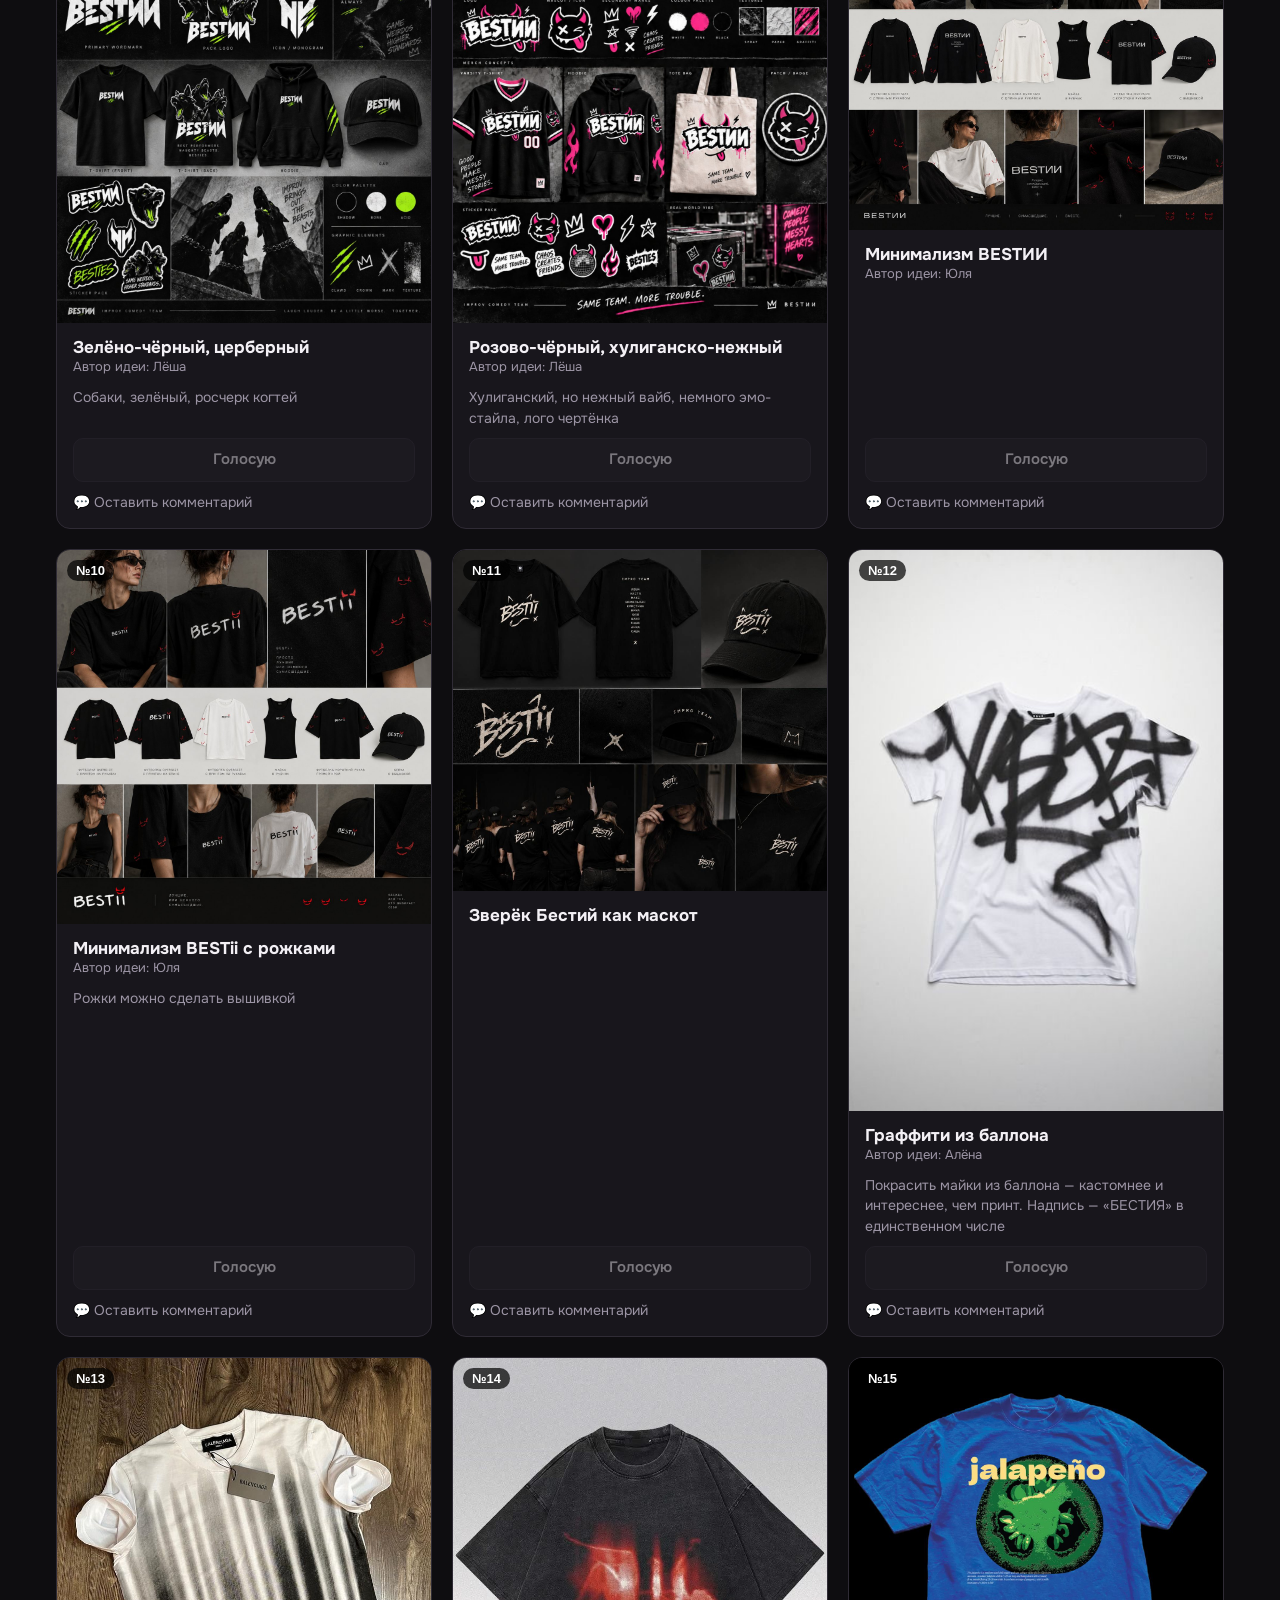
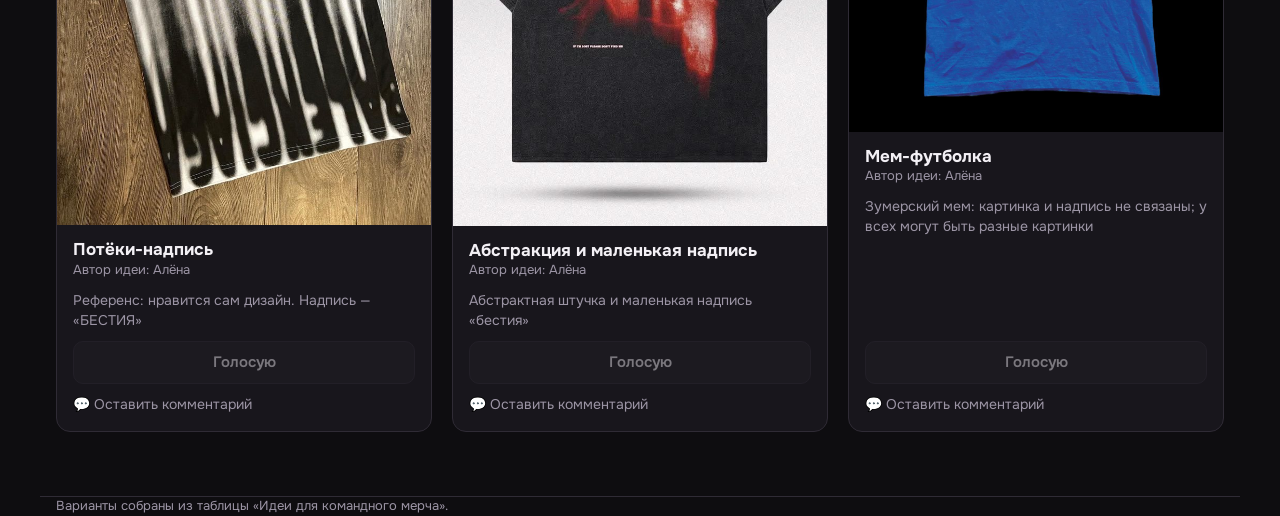
==== commit 91d34f84: "Подключён бэкенд Apps Script Co-Authored-By: Claude Opus 5.5 <noreply@anthropic.com>" ====
--- a/index.html
+++ b/index.html
@@ -7,7 +7,7 @@
 <meta name="description" content="Выбираем дизайн командного мерча Бестий">
 <link rel="preconnect" href="https://fonts.googleapis.com">
 <link rel="stylesheet" href="https://fonts.googleapis.com/css2?family=Onest:wght@400;600;700;800&display=swap">
-<link rel="stylesheet" href="style.css?v=2">
+<link rel="stylesheet" href="style.css?v=3">
 <link rel="icon" href="data:image/svg+xml,<svg xmlns='http://www.w3.org/2000/svg' viewBox='0 0 100 100'><text y='.9em' font-size='90'>😈</text></svg>">
 </head>
 <body>
@@ -51,8 +51,8 @@
 </dialog>
 <div class="toast" id="toast"></div>
 
-<script src="config.js?v=2"></script>
-<script src="app.js?v=2"></script>
+<script src="config.js?v=3"></script>
+<script src="app.js?v=3"></script>
 <script>
 const MAX = CONFIG.MAX_VOTES;
 const $ = id => document.getElementById(id);
